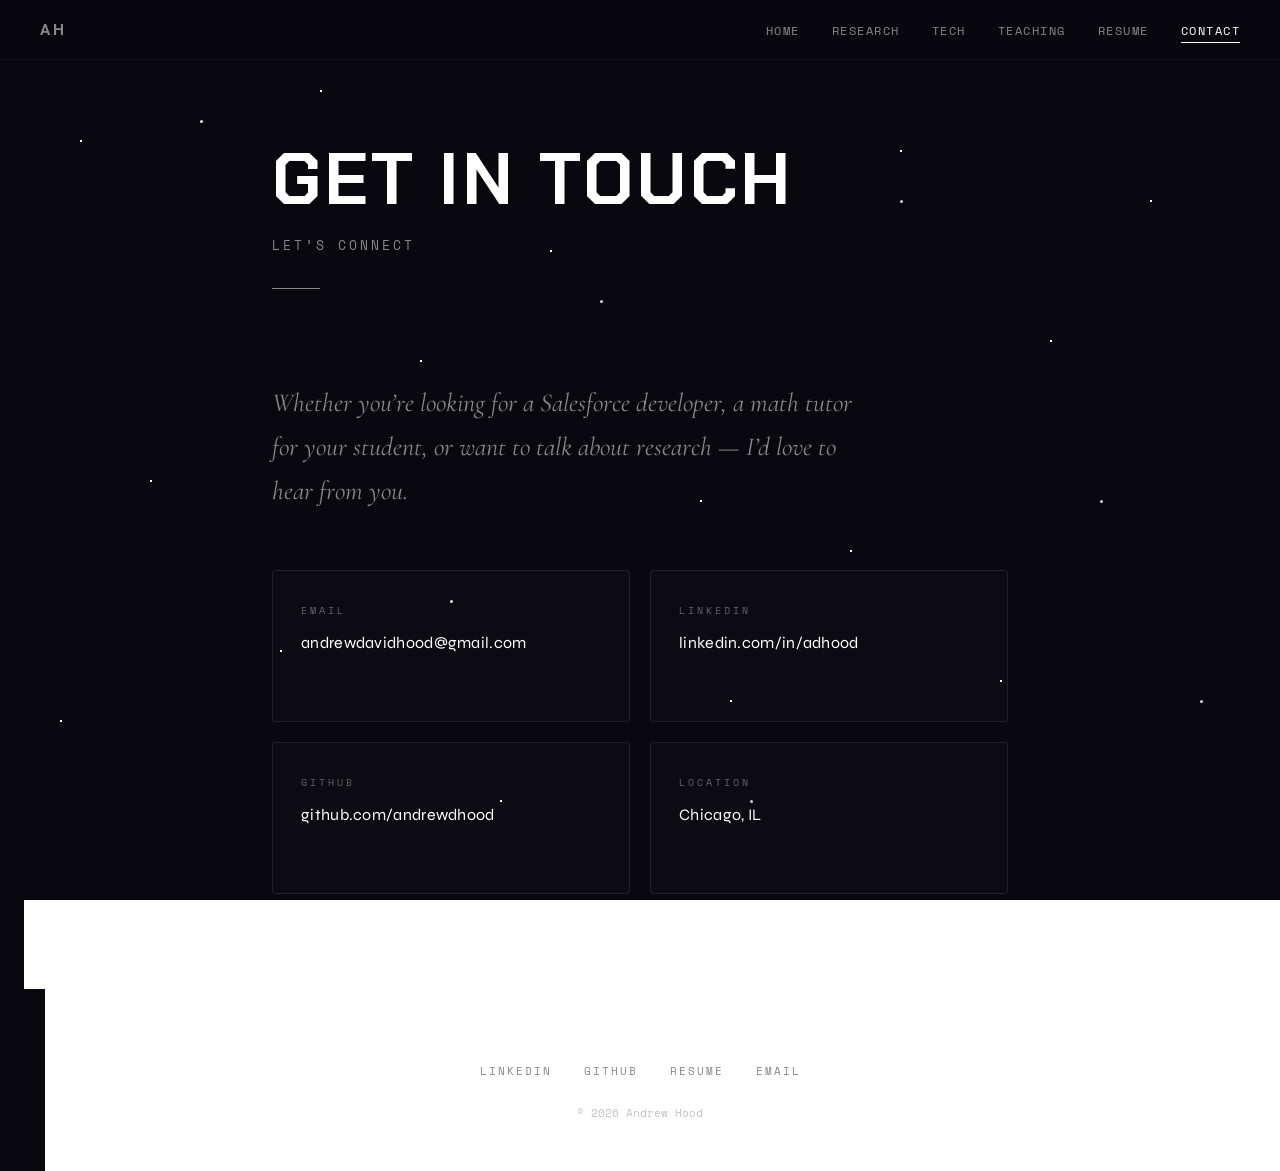
==== contact/index.html @ ebbebe77 "Initial portfolio site with 6 pages: home, research, tech, teaching, resume, contact Pure CSS dark s" ====
<!DOCTYPE html>
<html lang="en">
<head>
<meta charset="UTF-8">
<meta name="viewport" content="width=device-width, initial-scale=1.0">
<title>Contact — Andrew Hood</title>
<link rel="preconnect" href="https://fonts.googleapis.com">
<link href="https://fonts.googleapis.com/css2?family=Chakra+Petch:wght@600;700&family=Cormorant+Garamond:ital,wght@0,400;0,600;0,700;1,400&family=Syne:wght@400;600&family=Space+Mono&display=swap" rel="stylesheet">
<link rel="stylesheet" href="/css/global.css">
<link rel="stylesheet" href="/contact/contact.css">
</head>
<body>

<div class="stars"></div>
<div class="stars-medium"></div>
<div class="stars-large"></div>
<div class="shooting-star"></div>
<div class="shooting-star"></div>
<div class="shooting-star"></div>

<nav class="navbar">
  <a href="/" class="nav-logo">AH</a>
  <ul class="nav-links">
    <li><a href="/">Home</a></li>
    <li><a href="/research/">Research</a></li>
    <li><a href="/tech/">Tech</a></li>
    <li><a href="/teaching/">Teaching</a></li>
    <li><a href="/resume/">Resume</a></li>
    <li><a href="/contact/" class="active">Contact</a></li>
  </ul>
  <button class="hamburger" id="hamburger" aria-label="Menu">
    <span></span><span></span><span></span>
  </button>
</nav>

<div class="mobile-menu" id="mobileMenu">
  <a href="/">Home</a>
  <a href="/research/">Research</a>
  <a href="/tech/">Tech</a>
  <a href="/teaching/">Teaching</a>
  <a href="/resume/">Resume</a>
  <a href="/contact/" class="active">Contact</a>
</div>

<main class="content">

  <header class="page-header">
    <h1 class="page-title">Get in Touch</h1>
    <p class="page-subtitle">Let&rsquo;s connect</p>
    <div class="page-divider"></div>
  </header>

  <section class="contact-section">

    <p class="contact-message">Whether you&rsquo;re looking for a Salesforce developer, a math tutor for your student, or want to talk about research &mdash; I&rsquo;d love to hear from you.</p>

    <div class="contact-grid">

      <a href="mailto:andrewdavidhood@gmail.com" class="contact-card" style="animation-delay: 0.1s;">
        <span class="contact-label">Email</span>
        <span class="contact-value">andrewdavidhood@gmail.com</span>
        <span class="contact-arrow">&rarr;</span>
      </a>

      <a href="https://linkedin.com/in/adhood" target="_blank" rel="noopener" class="contact-card" style="animation-delay: 0.2s;">
        <span class="contact-label">LinkedIn</span>
        <span class="contact-value">linkedin.com/in/adhood</span>
        <span class="contact-arrow">&rarr;</span>
      </a>

      <a href="https://github.com/andrewdhood" target="_blank" rel="noopener" class="contact-card" style="animation-delay: 0.3s;">
        <span class="contact-label">GitHub</span>
        <span class="contact-value">github.com/andrewdhood</span>
        <span class="contact-arrow">&rarr;</span>
      </a>

      <div class="contact-card contact-card--static" style="animation-delay: 0.4s;">
        <span class="contact-label">Location</span>
        <span class="contact-value">Chicago, IL</span>
      </div>

    </div>

  </section>

  <footer class="footer">
    <div class="footer-links">
      <a href="https://linkedin.com/in/adhood" target="_blank" rel="noopener">LinkedIn</a>
      <a href="https://github.com/andrewdhood" target="_blank" rel="noopener">GitHub</a>
      <a href="/resume/">Resume</a>
      <a href="mailto:andrewdavidhood@gmail.com">Email</a>
    </div>
    <p class="footer-copy">&copy; 2026 Andrew Hood</p>
  </footer>

</main>

<script src="/js/global.js"></script>
</body>
</html>
---- css/global.css ----
/* ====== VARIABLES ====== */
:root {
  --bg: #08080e;
  --text: #e8e8e8;
  --text-dim: #888;
  --text-bright: #fff;
  --accent: #c8c8d0;
  --font-hero: 'Chakra Petch', sans-serif;
  --font-body: 'Syne', sans-serif;
  --font-serif: 'Cormorant Garamond', serif;
  --font-mono: 'Space Mono', monospace;
  --nav-height: 60px;
}

/* ====== RESET ====== */
*, *::before, *::after { margin: 0; padding: 0; box-sizing: border-box; }
html { scroll-behavior: smooth; }

body {
  background: var(--bg);
  color: var(--text);
  font-family: var(--font-body);
  min-height: 100vh;
  overflow-x: hidden;
  line-height: 1.6;
}

a {
  color: var(--text);
  text-decoration: none;
  transition: color 0.3s ease;
}
a:hover { color: var(--text-bright); }

/* ====== TWINKLING STARS (Pure CSS) ====== */
.stars, .stars-medium, .stars-large {
  position: fixed;
  top: 0; left: 0;
  width: 100%; height: 100%;
  pointer-events: none;
  z-index: 0;
}

.stars {
  animation: twinkle1 4s ease-in-out infinite alternate;
  box-shadow:
    24px 89px #fff, 130px 210px #fff, 250px 45px #fff,
    390px 180px #fff, 520px 70px #fff, 680px 290px #fff,
    45px 350px #fff, 170px 420px #fff, 310px 500px #fff,
    460px 380px #fff, 600px 510px #fff, 740px 120px #fff,
    80px 600px #fff, 200px 680px #fff, 350px 750px #fff,
    500px 640px #fff, 650px 720px #fff, 780px 430px #fff,
    55px 820px #fff, 190px 900px #fff, 330px 870px #fff,
    470px 950px #fff, 620px 860px #fff, 760px 940px #fff,
    100px 1050px #fff, 260px 1120px #fff, 410px 1080px #fff,
    560px 1150px #fff, 700px 1020px #fff, 820px 200px #fff,
    880px 350px #fff, 950px 80px #fff, 1020px 500px #fff,
    1100px 150px #fff, 1180px 420px #fff, 1260px 300px #fff,
    920px 680px #fff, 1050px 750px #fff, 1150px 620px #fff,
    1280px 850px #fff, 870px 920px #fff, 1000px 1000px #fff,
    1130px 890px #fff, 1250px 1050px #fff, 1350px 180px #fff,
    1400px 460px #fff, 1300px 650px #fff, 1380px 900px #fff,
    35px 1200px #fff, 180px 1350px #fff, 320px 1280px #fff,
    480px 1400px #fff, 630px 1300px #fff, 800px 1380px #fff,
    960px 1200px #fff, 1100px 1350px #fff, 1240px 1250px #fff,
    1380px 1150px #fff, 70px 1500px #fff, 220px 1580px #fff,
    400px 1520px #fff, 580px 1600px #fff, 720px 1480px #fff,
    900px 1550px #fff, 1060px 1500px #fff, 1200px 1580px #fff;
}

.stars-medium::after {
  content: '';
  position: fixed;
  top: 0; left: 0;
  width: 2px; height: 2px;
  background: transparent;
  animation: twinkle2 5s ease-in-out infinite alternate;
  box-shadow:
    80px 140px #fff, 320px 90px #fff, 550px 250px #fff,
    150px 480px #fff, 420px 360px #fff, 700px 500px #fff,
    60px 720px #fff, 280px 650px #fff, 500px 800px #fff,
    730px 700px #fff, 900px 150px #fff, 1050px 340px #fff,
    850px 550px #fff, 1150px 200px #fff, 1000px 680px #fff,
    200px 1000px #fff, 450px 1100px #fff, 680px 1050px #fff,
    1100px 900px #fff, 1280px 400px #fff, 370px 1350px #fff,
    820px 1250px #fff, 1050px 1150px #fff, 1300px 750px #fff,
    120px 1450px #fff, 560px 1500px #fff, 950px 1400px #fff;
}

.stars-large::after {
  content: '';
  position: fixed;
  top: 0; left: 0;
  width: 3px; height: 3px;
  border-radius: 50%;
  background: transparent;
  animation: twinkle3 7s ease-in-out infinite alternate;
  box-shadow:
    200px 120px rgba(255,255,255,0.9),
    600px 300px rgba(255,255,255,0.85),
    450px 600px rgba(255,255,255,0.9),
    900px 200px rgba(255,255,255,0.8),
    1100px 500px rgba(255,255,255,0.85),
    350px 900px rgba(255,255,255,0.9),
    750px 800px rgba(255,255,255,0.8),
    1200px 700px rgba(255,255,255,0.85),
    100px 1200px rgba(255,255,255,0.9),
    550px 1100px rgba(255,255,255,0.8),
    1000px 1000px rgba(255,255,255,0.85),
    800px 1350px rgba(255,255,255,0.9);
}

@keyframes twinkle1 {
  0% { opacity: 0.6; } 50% { opacity: 1; } 100% { opacity: 0.4; }
}
@keyframes twinkle2 {
  0% { opacity: 0.5; } 50% { opacity: 0.9; } 100% { opacity: 0.3; }
}
@keyframes twinkle3 {
  0% { opacity: 0.4; } 50% { opacity: 1; } 100% { opacity: 0.5; }
}

/* ====== SHOOTING STARS ====== */
.shooting-star {
  position: fixed;
  width: 3px; height: 3px;
  background: #fff;
  border-radius: 50%;
  opacity: 0;
  z-index: 1;
  pointer-events: none;
  filter: drop-shadow(0 0 3px rgba(255,255,255,0.8));
}

.shooting-star::after {
  content: '';
  position: absolute;
  top: 50%; right: 100%;
  width: 80px; height: 1px;
  background: linear-gradient(to left, rgba(255,255,255,0.7), rgba(255,255,255,0.2) 30%, transparent);
  transform: translateY(-50%);
}

.shooting-star:nth-child(1) {
  top: 12%; left: 10%;
  animation: shoot1 55s linear infinite;
  animation-delay: 8s;
}
.shooting-star:nth-child(2) {
  top: 8%; left: 55%;
  animation: shoot2 70s linear infinite;
  animation-delay: 30s;
}
.shooting-star:nth-child(3) {
  top: 25%; left: 5%;
  animation: shoot3 80s linear infinite;
  animation-delay: 50s;
}

@keyframes shoot1 {
  0%, 95%  { opacity: 0; transform: translate(0, 0) rotate(-25deg); }
  96%      { opacity: 1; }
  100%     { opacity: 0; transform: translate(85vw, 25vh) rotate(-25deg); }
}
@keyframes shoot2 {
  0%, 96%  { opacity: 0; transform: translate(0, 0) rotate(-35deg); }
  97%      { opacity: 1; }
  100%     { opacity: 0; transform: translate(40vw, 30vh) rotate(-35deg); }
}
@keyframes shoot3 {
  0%, 97%  { opacity: 0; transform: translate(0, 0) rotate(-20deg); }
  97.5%    { opacity: 1; }
  100%     { opacity: 0; transform: translate(70vw, 18vh) rotate(-20deg); }
}

/* ====== NAVIGATION ====== */
.navbar {
  position: fixed;
  top: 0; left: 0; right: 0;
  height: var(--nav-height);
  display: flex;
  align-items: center;
  justify-content: space-between;
  padding: 0 40px;
  z-index: 100;
  background: rgba(8,8,14,0.8);
  backdrop-filter: blur(8px);
  -webkit-backdrop-filter: blur(8px);
  border-bottom: 1px solid rgba(255,255,255,0.04);
}

.nav-logo {
  font-family: var(--font-hero);
  font-size: 16px; font-weight: 700;
  letter-spacing: 3px;
  text-transform: uppercase;
  color: var(--text-dim);
}

.nav-links {
  display: flex; gap: 32px;
  list-style: none;
}

.nav-links a {
  font-family: var(--font-mono);
  font-size: 12px;
  letter-spacing: 1.5px;
  text-transform: uppercase;
  color: var(--text-dim);
  position: relative;
}

.nav-links a::after {
  content: '';
  position: absolute;
  bottom: -4px; left: 0;
  width: 0; height: 1px;
  background: var(--text-bright);
  transition: width 0.3s ease;
}

.nav-links a:hover { color: var(--text-bright); }
.nav-links a:hover::after { width: 100%; }
.nav-links a.active { color: var(--text-bright); }
.nav-links a.active::after { width: 100%; }

.hamburger {
  display: none;
  flex-direction: column;
  gap: 5px;
  cursor: pointer;
  background: none; border: none;
  padding: 4px;
  z-index: 110;
}

.hamburger span {
  display: block;
  width: 24px; height: 2px;
  background: var(--text);
  transition: all 0.3s ease;
}

.hamburger.active span:nth-child(1) { transform: rotate(45deg) translate(5px, 5px); }
.hamburger.active span:nth-child(2) { opacity: 0; }
.hamburger.active span:nth-child(3) { transform: rotate(-45deg) translate(5px, -5px); }

.mobile-menu {
  display: none;
  position: fixed;
  top: 0; left: 0; right: 0; bottom: 0;
  background: rgba(8,8,14,0.97);
  z-index: 105;
  flex-direction: column;
  align-items: center;
  justify-content: center;
  gap: 32px;
}

.mobile-menu.active { display: flex; }

.mobile-menu a {
  font-family: var(--font-serif);
  font-size: 28px;
  color: var(--text-dim);
  letter-spacing: 2px;
}

.mobile-menu a:hover { color: var(--text-bright); }
.mobile-menu a.active { color: var(--text-bright); }

/* ====== CONTENT WRAPPER ====== */
.content {
  position: relative;
  z-index: 2;
  max-width: 800px;
  margin: 0 auto;
  padding: 0 32px;
}

/* ====== PAGE HEADER (shared across sub-pages) ====== */
.page-header {
  padding-top: calc(var(--nav-height) + 80px);
  padding-bottom: 60px;
}

.page-title {
  font-family: var(--font-hero);
  font-size: clamp(36px, 7vw, 72px);
  font-weight: 700;
  color: var(--text-bright);
  letter-spacing: 3px;
  text-transform: uppercase;
  line-height: 1.1;
  margin-bottom: 16px;
}

.page-subtitle {
  font-family: var(--font-mono);
  font-size: 13px;
  color: var(--text-dim);
  letter-spacing: 3px;
  text-transform: uppercase;
}

.page-divider {
  width: 48px; height: 1px;
  background: var(--text-dim);
  margin: 32px 0;
}

/* ====== FOOTER ====== */
.footer {
  border-top: 1px solid rgba(255,255,255,0.06);
  padding: 48px 0;
  text-align: center;
}

.footer-links {
  display: flex;
  justify-content: center;
  gap: 32px;
  margin-bottom: 24px;
  flex-wrap: wrap;
}

.footer-links a {
  font-family: var(--font-mono);
  font-size: 11px;
  letter-spacing: 2px;
  text-transform: uppercase;
  color: var(--text-dim);
}

.footer-copy {
  font-family: var(--font-mono);
  font-size: 11px;
  color: rgba(136,136,136,0.5);
}

/* ====== SHARED UTILITIES ====== */
@keyframes fadeInUp {
  from { opacity: 0; transform: translateY(30px); }
  to { opacity: 1; transform: translateY(0); }
}

/* ====== RESPONSIVE ====== */
@media (max-width: 768px) {
  .navbar { padding: 0 24px; }
  .nav-links { display: none; }
  .hamburger { display: flex; }
  .content { padding: 0 24px; }
  .footer-links { gap: 20px; }
  .page-header { padding-top: calc(var(--nav-height) + 48px); padding-bottom: 40px; }
}
---- contact/contact.css ----
/* ====== CONTACT PAGE ====== */

/* ====== SECTION CONTAINER ====== */
.contact-section {
  padding-bottom: 120px;
}

/* ====== PERSONAL MESSAGE ====== */
.contact-message {
  font-family: var(--font-serif);
  font-size: clamp(20px, 3.5vw, 26px);
  font-weight: 400;
  font-style: italic;
  color: var(--text-dim);
  line-height: 1.7;
  max-width: 600px;
  margin-bottom: 56px;
  opacity: 0;
  transform: translateY(30px);
  animation: fadeInUp 0.8s ease forwards;
}

/* ====== CARD GRID ====== */
.contact-grid {
  display: grid;
  grid-template-columns: 1fr 1fr;
  gap: 20px;
}

/* ====== CONTACT CARD ====== */
.contact-card {
  display: flex;
  flex-direction: column;
  gap: 12px;
  padding: 32px 28px;
  border: 1px solid rgba(200, 200, 208, 0.1);
  border-radius: 4px;
  background: rgba(200, 200, 208, 0.02);
  position: relative;
  transition: border-color 0.4s ease, background 0.4s ease, transform 0.3s ease;
  opacity: 0;
  transform: translateY(30px);
  animation: fadeInUp 0.8s ease forwards;
  cursor: default;
}

a.contact-card {
  cursor: pointer;
  text-decoration: none;
}

a.contact-card:hover {
  border-color: rgba(200, 200, 208, 0.3);
  background: rgba(200, 200, 208, 0.05);
  transform: translateY(-2px);
}

/* ====== CARD LABEL ====== */
.contact-label {
  font-family: var(--font-mono);
  font-size: 10px;
  letter-spacing: 3px;
  text-transform: uppercase;
  color: var(--text-dim);
  opacity: 0.7;
}

/* ====== CARD VALUE ====== */
.contact-value {
  font-family: var(--font-body);
  font-size: 16px;
  color: var(--text-bright);
  letter-spacing: 0.3px;
  line-height: 1.5;
  transition: color 0.3s ease;
}

a.contact-card:hover .contact-value {
  color: var(--text-bright);
}

/* ====== CARD ARROW ====== */
.contact-arrow {
  font-family: var(--font-mono);
  font-size: 14px;
  color: var(--text-dim);
  opacity: 0;
  transform: translateX(-6px);
  transition: opacity 0.3s ease, transform 0.3s ease;
  margin-top: auto;
}

a.contact-card:hover .contact-arrow {
  opacity: 1;
  transform: translateX(0);
}

/* ====== RESPONSIVE — TABLET ====== */
@media (max-width: 768px) {
  .contact-section {
    padding-bottom: 80px;
  }

  .contact-message {
    margin-bottom: 40px;
  }

  .contact-grid {
    grid-template-columns: 1fr 1fr;
    gap: 16px;
  }

  .contact-card {
    padding: 24px 20px;
    gap: 10px;
  }

  .contact-value {
    font-size: 14px;
  }
}

/* ====== RESPONSIVE — MOBILE ====== */
@media (max-width: 480px) {
  .contact-grid {
    grid-template-columns: 1fr;
    gap: 14px;
  }

  .contact-card {
    padding: 24px 22px;
    flex-direction: row;
    align-items: center;
    gap: 0;
  }

  .contact-label {
    min-width: 80px;
    flex-shrink: 0;
  }

  .contact-value {
    font-size: 14px;
    flex: 1;
  }

  .contact-arrow {
    opacity: 0.4;
    transform: translateX(0);
    margin-top: 0;
    margin-left: 12px;
  }

  .contact-message {
    font-size: 18px;
    margin-bottom: 32px;
  }
}
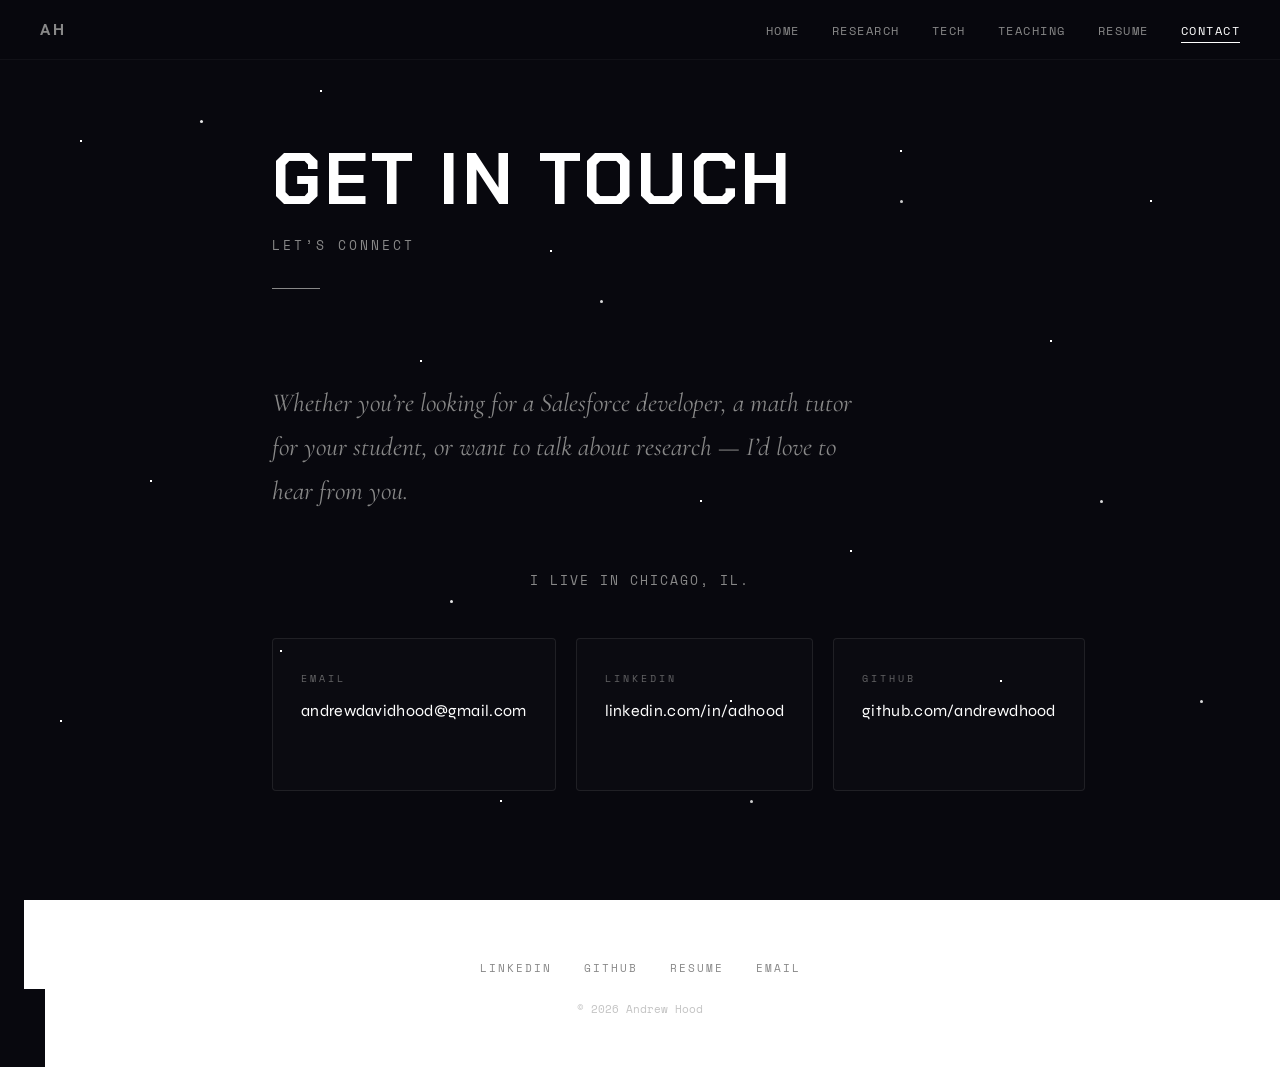
==== commit 05031416: "Move Chicago IL out of card grid into centered subheading, 3-column card layout Co-Authored-By: Clau" ====
--- a/contact/index.html
+++ b/contact/index.html
@@ -54,6 +54,8 @@
 
     <p class="contact-message">Whether you&rsquo;re looking for a Salesforce developer, a math tutor for your student, or want to talk about research &mdash; I&rsquo;d love to hear from you.</p>
 
+    <p class="contact-location">I live in Chicago, IL.</p>
+
     <div class="contact-grid">
 
       <a href="mailto:andrewdavidhood@gmail.com" class="contact-card" style="animation-delay: 0.1s;">
@@ -74,11 +76,6 @@
         <span class="contact-arrow">&rarr;</span>
       </a>
 
-      <div class="contact-card contact-card--static" style="animation-delay: 0.4s;">
-        <span class="contact-label">Location</span>
-        <span class="contact-value">Chicago, IL</span>
-      </div>
-
     </div>
 
   </section>
--- a/contact/contact.css
+++ b/contact/contact.css
@@ -20,10 +20,25 @@
   animation: fadeInUp 0.8s ease forwards;
 }
 
+/* ====== LOCATION LINE ====== */
+.contact-location {
+  font-family: var(--font-mono);
+  font-size: 13px;
+  letter-spacing: 2px;
+  text-transform: uppercase;
+  color: var(--text-dim);
+  text-align: center;
+  margin-bottom: 48px;
+  opacity: 0;
+  transform: translateY(30px);
+  animation: fadeInUp 0.8s ease forwards;
+  animation-delay: 0.05s;
+}
+
 /* ====== CARD GRID ====== */
 .contact-grid {
   display: grid;
-  grid-template-columns: 1fr 1fr;
+  grid-template-columns: repeat(3, 1fr);
   gap: 20px;
 }
 
@@ -106,7 +121,7 @@
   }
 
   .contact-grid {
-    grid-template-columns: 1fr 1fr;
+    grid-template-columns: 1fr;
     gap: 16px;
   }
 
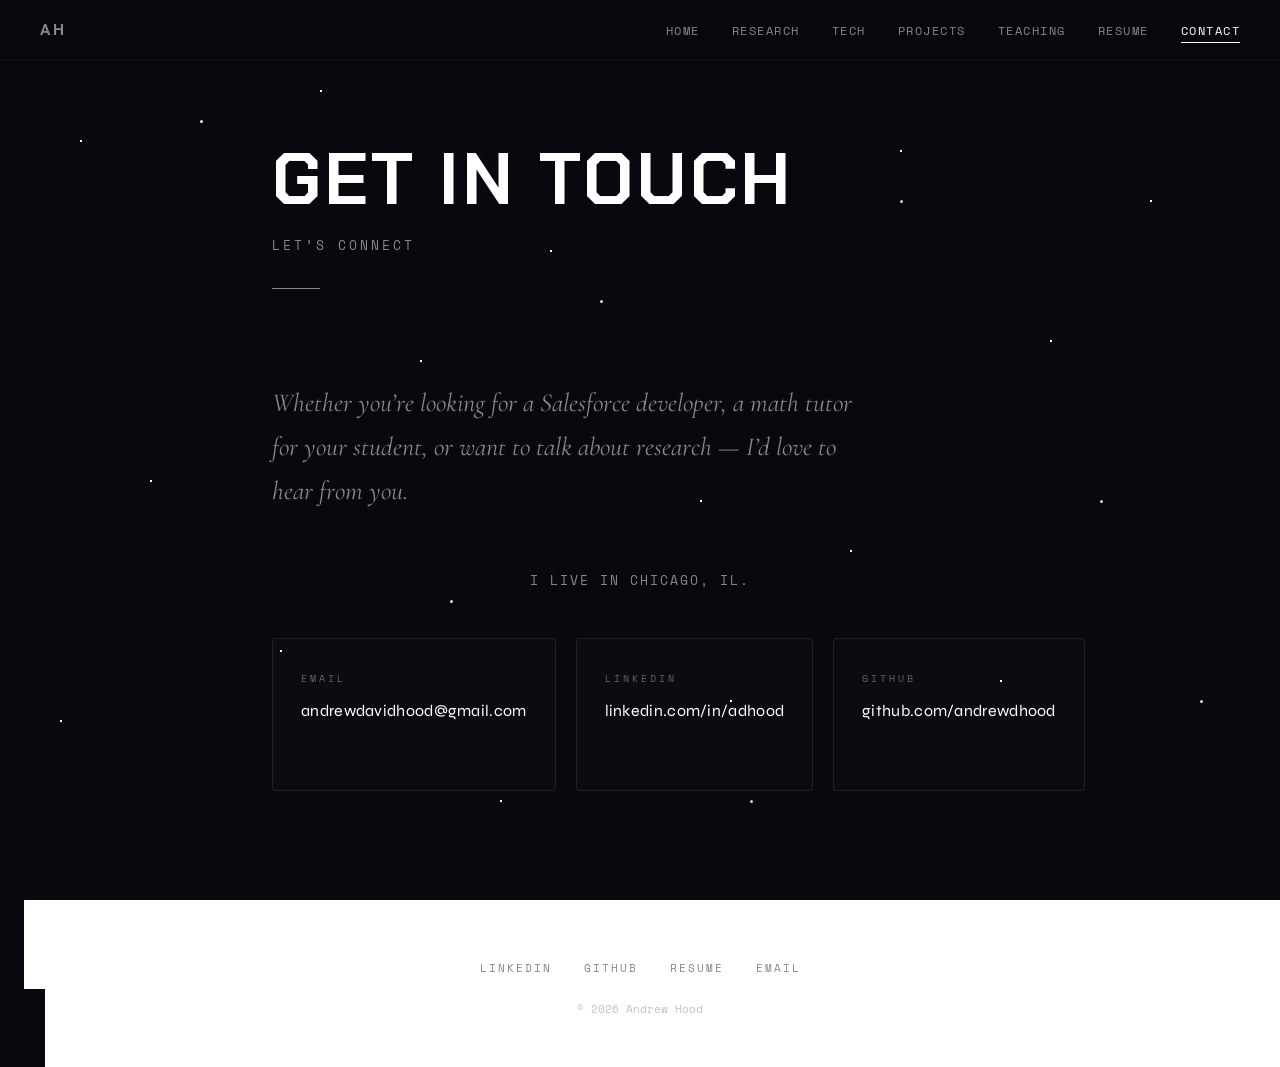
==== commit 710c06f7: "Add Projects page showcasing Claude Code skills and CPS simulation New dedicated Projects page with " ====
--- a/contact/index.html
+++ b/contact/index.html
@@ -24,6 +24,7 @@
     <li><a href="/">Home</a></li>
     <li><a href="/research/">Research</a></li>
     <li><a href="/tech/">Tech</a></li>
+    <li><a href="/projects/">Projects</a></li>
     <li><a href="/teaching/">Teaching</a></li>
     <li><a href="/resume/">Resume</a></li>
     <li><a href="/contact/" class="active">Contact</a></li>
@@ -37,6 +38,7 @@
   <a href="/">Home</a>
   <a href="/research/">Research</a>
   <a href="/tech/">Tech</a>
+  <a href="/projects/">Projects</a>
   <a href="/teaching/">Teaching</a>
   <a href="/resume/">Resume</a>
   <a href="/contact/" class="active">Contact</a>
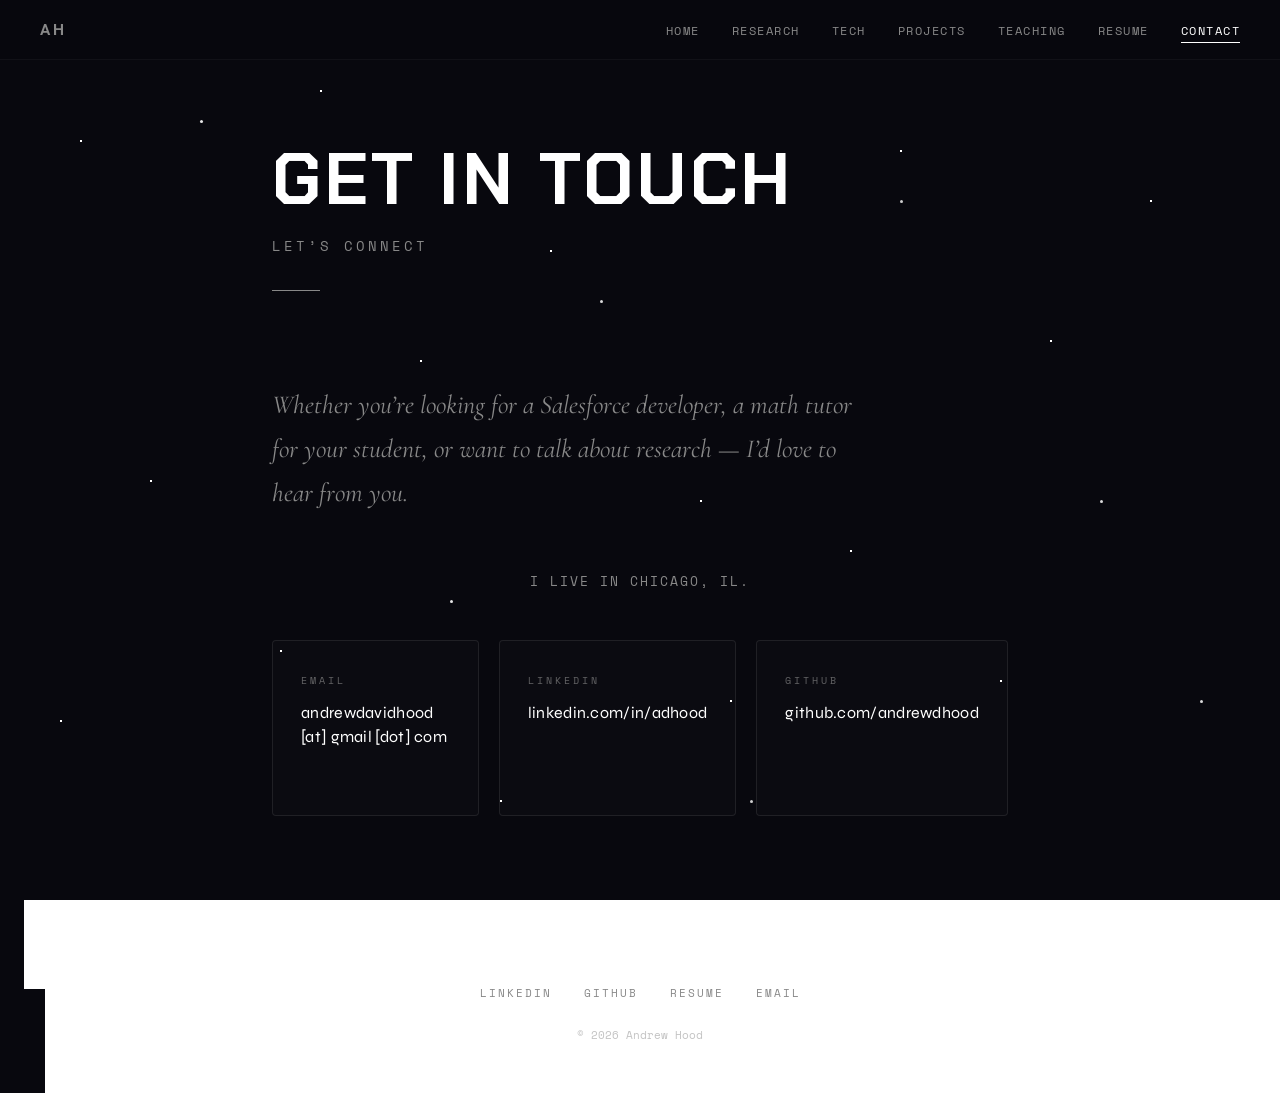
==== commit 356f2e3e: "Add drug discovery pipeline to Projects page, obfuscate contact email Added evolutionary test-suite-" ====
--- a/contact/index.html
+++ b/contact/index.html
@@ -62,7 +62,7 @@
 
       <a href="mailto:andrewdavidhood@gmail.com" class="contact-card" style="animation-delay: 0.1s;">
         <span class="contact-label">Email</span>
-        <span class="contact-value">andrewdavidhood@gmail.com</span>
+        <span class="contact-value">andrewdavidhood [at] gmail [dot] com</span>
         <span class="contact-arrow">&rarr;</span>
       </a>
 
--- a/css/global.css
+++ b/css/global.css
@@ -20,6 +20,7 @@
   background: var(--bg);
   color: var(--text);
   font-family: var(--font-body);
+  font-size: 17px;
   min-height: 100vh;
   overflow-x: hidden;
   line-height: 1.6;
@@ -298,7 +299,7 @@
 
 .page-subtitle {
   font-family: var(--font-mono);
-  font-size: 13px;
+  font-size: 14px;
   color: var(--text-dim);
   letter-spacing: 3px;
   text-transform: uppercase;
